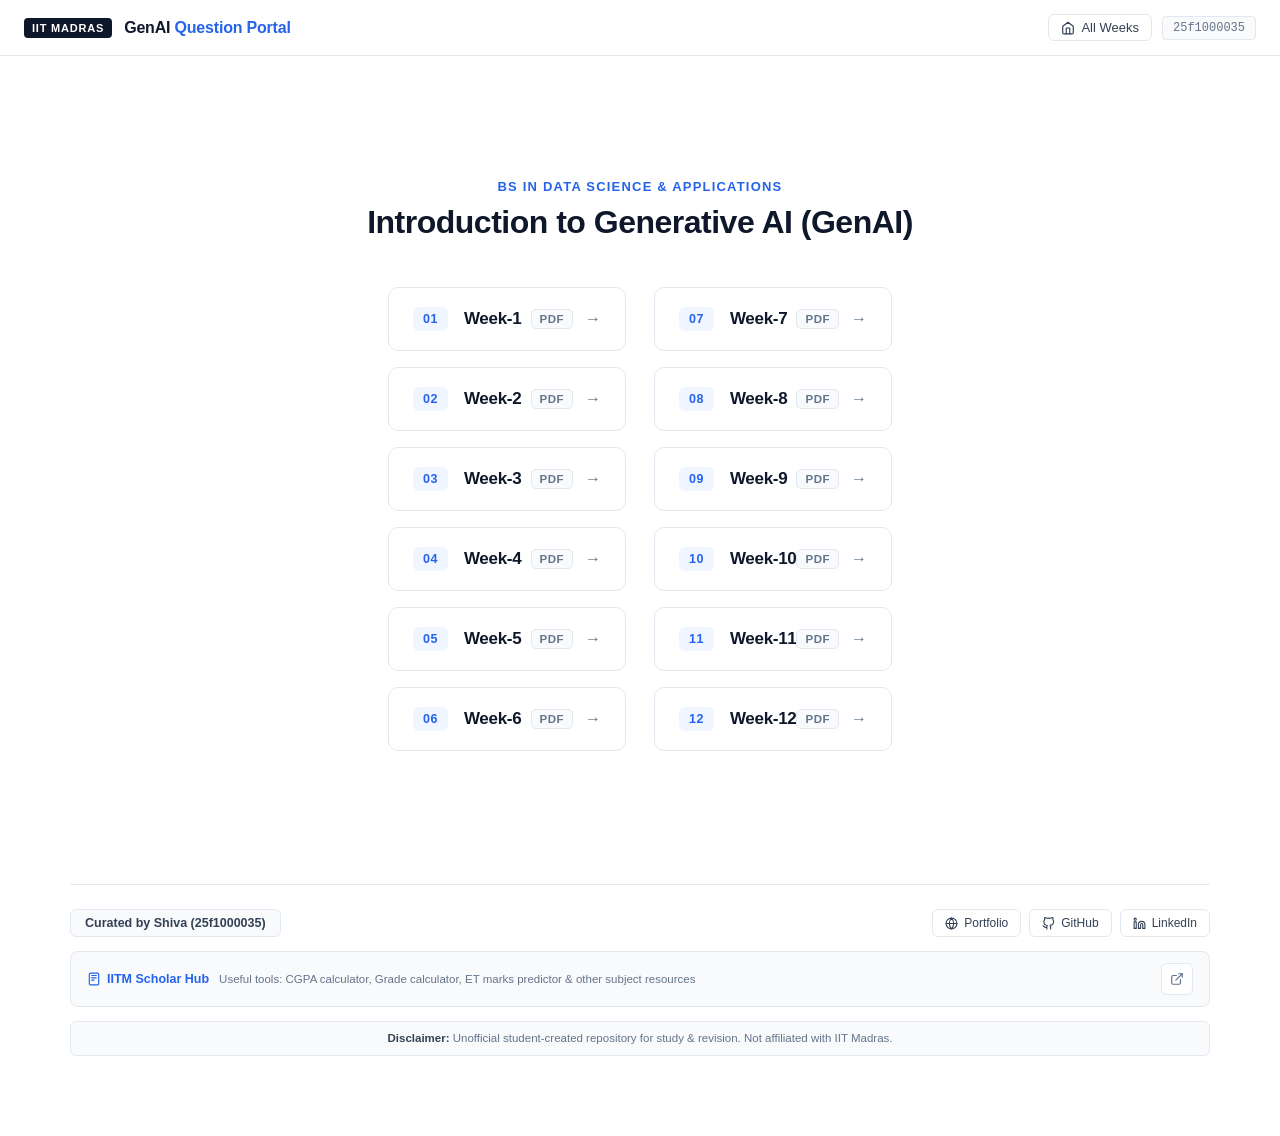
==== index.html @ 5603d332 "done" ====
<!DOCTYPE html>
<html lang="en">
<head>
  <!-- SEO:HEAD:START -->
  <meta charset="UTF-8">
  <meta name="viewport" content="width=device-width, initial-scale=1.0">
  <title>IITM GenAI Week Wise Questions &amp; PYQs | IIT Madras BS</title>
  <meta name="description" content="Practice IITM Introduction to Generative AI (GenAI) with week wise questions and PYQ PDFs for Weeks 1–12. Includes answer keys for IIT Madras BS Data Science revision.">
  <meta name="robots" content="index, follow, max-image-preview:large">
  <meta name="author" content="Shiva Yadav">
  <meta name="theme-color" content="#2563eb">
  <link rel="icon" href="assets/favicon.svg" type="image/svg+xml">
  <meta property="og:type" content="website">
  <meta property="og:locale" content="en_IN">
  <meta property="og:site_name" content="IITM GenAI Question Portal">
  <meta property="og:title" content="IITM GenAI Week Wise Questions &amp; PYQs | IIT Madras BS">
  <meta property="og:description" content="Practice IITM Introduction to Generative AI (GenAI) with week wise questions and PYQ PDFs for Weeks 1–12. Includes answer keys for IIT Madras BS Data Science revision.">
  <meta property="og:image" content="assets/genai-social.svg">
  <meta property="og:image:width" content="1200">
  <meta property="og:image:height" content="630">
  <meta property="og:image:alt" content="IITM GenAI Week Wise Questions — Introduction to Generative AI, Weeks 1–12">
  <meta name="twitter:card" content="summary_large_image">
  <meta name="twitter:title" content="IITM GenAI Week Wise Questions &amp; PYQs | IIT Madras BS">
  <meta name="twitter:description" content="Practice IITM Introduction to Generative AI (GenAI) with week wise questions and PYQ PDFs for Weeks 1–12. Includes answer keys for IIT Madras BS Data Science revision.">
  <meta name="twitter:image" content="assets/genai-social.svg">
  <meta name="twitter:image:alt" content="IITM GenAI Week Wise Questions — Introduction to Generative AI, Weeks 1–12">
  <link rel="stylesheet" href="styles.css">
  <script type="application/ld+json">
{
  "@context": "https://schema.org",
  "@graph": [
    {
      "@type": "WebSite",
      "@id": "#website",
      "url": "",
      "name": "IITM GenAI Week Wise Questions",
      "alternateName": "Introduction to Generative AI Question Portal",
      "inLanguage": "en"
    },
    {
      "@type": "CollectionPage",
      "@id": "#collection",
      "url": "",
      "name": "IITM GenAI Week Wise Questions & PYQs | IIT Madras BS",
      "description": "Practice IITM Introduction to Generative AI (GenAI) with week wise questions and PYQ PDFs for Weeks 1–12. Includes answer keys for IIT Madras BS Data Science revision.",
      "isPartOf": {
        "@id": "#website"
      },
      "mainEntity": {
        "@type": "ItemList",
        "numberOfItems": 12,
        "itemListElement": [
          {
            "@type": "ListItem",
            "position": 1,
            "name": "IITM GenAI Week 1: Artificial Neural Networks (Theory)",
            "url": "week-1.html"
          },
          {
            "@type": "ListItem",
            "position": 2,
            "name": "IITM GenAI Week 2: Artificial Neural Networks (Practice)",
            "url": "week-2.html"
          },
          {
            "@type": "ListItem",
            "position": 3,
            "name": "IITM GenAI Week 3: Modeling Vision: CNN (Theory)",
            "url": "week-3.html"
          },
          {
            "@type": "ListItem",
            "position": 4,
            "name": "IITM GenAI Week 4: Modeling Vision: CNN (Practice)",
            "url": "week-4.html"
          },
          {
            "@type": "ListItem",
            "position": 5,
            "name": "IITM GenAI Week 5: Modeling Sequential Data (Theory)",
            "url": "week-5.html"
          },
          {
            "@type": "ListItem",
            "position": 6,
            "name": "IITM GenAI Week 6: Modeling Sequential Data (Practice)",
            "url": "week-6.html"
          },
          {
            "@type": "ListItem",
            "position": 7,
            "name": "IITM GenAI Week 7: Generative AI for Vision: VAEs and GANs",
            "url": "week-7.html"
          },
          {
            "@type": "ListItem",
            "position": 8,
            "name": "IITM GenAI Week 8: Generative AI for Vision: Diffusion Models",
            "url": "week-8.html"
          },
          {
            "@type": "ListItem",
            "position": 9,
            "name": "IITM GenAI Week 9: Generative AI for Vision (Practice)",
            "url": "week-9.html"
          },
          {
            "@type": "ListItem",
            "position": 10,
            "name": "IITM GenAI Week 10: Large Language Models: Transformer Architecture",
            "url": "week-10.html"
          },
          {
            "@type": "ListItem",
            "position": 11,
            "name": "IITM GenAI Week 11: Large Language Models: Encoder, Decoder and Encoder-Decoder Models",
            "url": "week-11.html"
          },
          {
            "@type": "ListItem",
            "position": 12,
            "name": "IITM GenAI Week 12: Large Language Models (Practice)",
            "url": "week-12.html"
          }
        ]
      }
    }
  ]
}
</script>
        <!-- SEO:HEAD:END -->
</head>
<body>
  <a class="skip-link" href="#centerGallery">Skip to week questions</a>

  <!-- Top Navigation Bar -->
  <header class="top-header">
    <div class="brand-section">
      <span class="brand-badge">IIT Madras</span>
      <div class="brand-title">GenAI <span>Question Portal</span></div>
    </div>

    <div class="header-actions">
      <button id="btnHeaderHome" class="btn-minimal" title="Return to Center Overview">
        <svg width="14" height="14" viewBox="0 0 24 24" fill="none" stroke="currentColor" stroke-width="2" stroke-linecap="round" stroke-linejoin="round">
          <path d="m3 9 9-7 9 7v11a2 2 0 0 1-2 2H5a2 2 0 0 1-2-2z"/>
          <polyline points="9 22 9 12 15 12 15 22"/>
        </svg>
        All Weeks
      </button>
      <span class="student-tag">25f1000035</span>
    </div>
  </header>

  <!-- Main Viewport -->
  <main id="appViewport" class="app-viewport">

    <!-- Mode 1: Central Gallery (open rhga to, mid mein rhega wo slide) -->
    <section id="centerGallery" class="center-gallery-view">
      <div class="gallery-container">
        <!-- Hero wrapper that fills the viewport so footer requires scroll -->
        <div class="gallery-hero">
          <div class="gallery-header">
            <div class="gallery-eyebrow">BS in Data Science & Applications</div>
            <h1 class="gallery-title">Introduction to Generative AI (GenAI)</h1>
          </div>

          <!-- Dynamic Weeks Grid -->
          <div id="weeksGrid" class="weeks-grid">
            <!-- SEO:CARDS:START -->
            <a class="week-card" data-week-id="1" href="week-1.html" aria-label="IITM GenAI Week 1 questions: Artificial Neural Networks (Theory)">
              <span class="week-card-left"><span class="week-index">01</span><span class="week-label">Week-1</span></span>
              <span class="week-card-right"><span class="card-format-tag">PDF</span><span class="week-open-arrow" aria-hidden="true">→</span></span>
            </a>
            <a class="week-card" data-week-id="2" href="week-2.html" aria-label="IITM GenAI Week 2 questions: Artificial Neural Networks (Practice)">
              <span class="week-card-left"><span class="week-index">02</span><span class="week-label">Week-2</span></span>
              <span class="week-card-right"><span class="card-format-tag">PDF</span><span class="week-open-arrow" aria-hidden="true">→</span></span>
            </a>
            <a class="week-card" data-week-id="3" href="week-3.html" aria-label="IITM GenAI Week 3 questions: Modeling Vision: CNN (Theory)">
              <span class="week-card-left"><span class="week-index">03</span><span class="week-label">Week-3</span></span>
              <span class="week-card-right"><span class="card-format-tag">PDF</span><span class="week-open-arrow" aria-hidden="true">→</span></span>
            </a>
            <a class="week-card" data-week-id="4" href="week-4.html" aria-label="IITM GenAI Week 4 questions: Modeling Vision: CNN (Practice)">
              <span class="week-card-left"><span class="week-index">04</span><span class="week-label">Week-4</span></span>
              <span class="week-card-right"><span class="card-format-tag">PDF</span><span class="week-open-arrow" aria-hidden="true">→</span></span>
            </a>
            <a class="week-card" data-week-id="5" href="week-5.html" aria-label="IITM GenAI Week 5 questions: Modeling Sequential Data (Theory)">
              <span class="week-card-left"><span class="week-index">05</span><span class="week-label">Week-5</span></span>
              <span class="week-card-right"><span class="card-format-tag">PDF</span><span class="week-open-arrow" aria-hidden="true">→</span></span>
            </a>
            <a class="week-card" data-week-id="6" href="week-6.html" aria-label="IITM GenAI Week 6 questions: Modeling Sequential Data (Practice)">
              <span class="week-card-left"><span class="week-index">06</span><span class="week-label">Week-6</span></span>
              <span class="week-card-right"><span class="card-format-tag">PDF</span><span class="week-open-arrow" aria-hidden="true">→</span></span>
            </a>
            <a class="week-card" data-week-id="7" href="week-7.html" aria-label="IITM GenAI Week 7 questions: Generative AI for Vision: VAEs and GANs">
              <span class="week-card-left"><span class="week-index">07</span><span class="week-label">Week-7</span></span>
              <span class="week-card-right"><span class="card-format-tag">PDF</span><span class="week-open-arrow" aria-hidden="true">→</span></span>
            </a>
            <a class="week-card" data-week-id="8" href="week-8.html" aria-label="IITM GenAI Week 8 questions: Generative AI for Vision: Diffusion Models">
              <span class="week-card-left"><span class="week-index">08</span><span class="week-label">Week-8</span></span>
              <span class="week-card-right"><span class="card-format-tag">PDF</span><span class="week-open-arrow" aria-hidden="true">→</span></span>
            </a>
            <a class="week-card" data-week-id="9" href="week-9.html" aria-label="IITM GenAI Week 9 questions: Generative AI for Vision (Practice)">
              <span class="week-card-left"><span class="week-index">09</span><span class="week-label">Week-9</span></span>
              <span class="week-card-right"><span class="card-format-tag">PDF</span><span class="week-open-arrow" aria-hidden="true">→</span></span>
            </a>
            <a class="week-card" data-week-id="10" href="week-10.html" aria-label="IITM GenAI Week 10 questions: Large Language Models: Transformer Architecture">
              <span class="week-card-left"><span class="week-index">10</span><span class="week-label">Week-10</span></span>
              <span class="week-card-right"><span class="card-format-tag">PDF</span><span class="week-open-arrow" aria-hidden="true">→</span></span>
            </a>
            <a class="week-card" data-week-id="11" href="week-11.html" aria-label="IITM GenAI Week 11 questions: Large Language Models: Encoder, Decoder and Encoder-Decoder Models">
              <span class="week-card-left"><span class="week-index">11</span><span class="week-label">Week-11</span></span>
              <span class="week-card-right"><span class="card-format-tag">PDF</span><span class="week-open-arrow" aria-hidden="true">→</span></span>
            </a>
            <a class="week-card" data-week-id="12" href="week-12.html" aria-label="IITM GenAI Week 12 questions: Large Language Models (Practice)">
              <span class="week-card-left"><span class="week-index">12</span><span class="week-label">Week-12</span></span>
              <span class="week-card-right"><span class="card-format-tag">PDF</span><span class="week-open-arrow" aria-hidden="true">→</span></span>
            </a>
        <!-- SEO:CARDS:END -->
          </div>
        </div>

        <!-- Footer with Disclaimer & Profile Links -->
        <footer class="gallery-footer">
          <div class="footer-profile-row">
            <span class="footer-author-badge">Curated by Shiva (25f1000035)</span>
            <div class="footer-social-links">
              <a href="https://shiva-yadav-ds.vercel.app/" target="_blank" rel="noopener noreferrer" class="footer-social-btn">
                <svg width="13" height="13" viewBox="0 0 24 24" fill="none" stroke="currentColor" stroke-width="2" stroke-linecap="round" stroke-linejoin="round"><circle cx="12" cy="12" r="10"/><path d="M12 2a14.5 14.5 0 0 0 0 20 14.5 14.5 0 0 0 0-20"/><path d="M2 12h20"/></svg>
                Portfolio
              </a>
              <a href="https://github.com/shiva-yadav-ds" target="_blank" rel="noopener noreferrer" class="footer-social-btn">
                <svg width="13" height="13" viewBox="0 0 24 24" fill="none" stroke="currentColor" stroke-width="2" stroke-linecap="round" stroke-linejoin="round"><path d="M9 19c-5 1.5-5-2.5-7-3m14 6v-3.87a3.37 3.37 0 0 0-.94-2.61c3.14-.35 6.44-1.54 6.44-7A5.44 5.44 0 0 0 20 4.77 5.07 5.07 0 0 0 19.91 1S18.73.65 16 2.48a13.38 13.38 0 0 0-7 0C6.27.65 5.09 1 5.09 1A5.07 5.07 0 0 0 5 4.77a5.44 5.44 0 0 0-1.5 3.78c0 5.42 3.3 6.61 6.44 7A3.37 3.37 0 0 0 9 18.13V22"/></svg>
                GitHub
              </a>
              <a href="https://www.linkedin.com/in/shiva-yadav-4043912b9/" target="_blank" rel="noopener noreferrer" class="footer-social-btn">
                <svg width="13" height="13" viewBox="0 0 24 24" fill="none" stroke="currentColor" stroke-width="2" stroke-linecap="round" stroke-linejoin="round"><path d="M16 8a6 6 0 0 1 6 6v7h-4v-7a2 2 0 0 0-2-2 2 2 0 0 0-2 2v7h-4v-7a6 6 0 0 1 6-6z"/><rect width="4" height="12" x="2" y="9"/><circle cx="4" cy="4" r="2"/></svg>
                LinkedIn
              </a>
            </div>
          </div>

          <!-- Scholar Hub bar with description and square link button -->
          <!-- Whole Scholar Hub bar as clickable link with unified hover -->
          <a href="https://iitm-scholar-hub.vercel.app/" target="_blank" rel="noopener noreferrer" class="footer-scholar-bar" title="Open IITM Scholar Hub">
            <div class="footer-scholar-left">
              <span class="footer-scholar-brand">
                <svg width="14" height="14" viewBox="0 0 24 24" fill="none" stroke="currentColor" stroke-width="2" stroke-linecap="round" stroke-linejoin="round"><rect x="4" y="2" width="16" height="20" rx="2"/><line x1="8" y1="6" x2="16" y2="6"/><line x1="8" y1="10" x2="16" y2="10"/><line x1="8" y1="14" x2="12" y2="14"/></svg>
                IITM Scholar Hub
              </span>
              <span class="footer-scholar-desc">Useful tools: CGPA calculator, Grade calculator, ET marks predictor &amp; other subject resources</span>
            </div>
            <span class="footer-scholar-square-btn">
              <svg width="14" height="14" viewBox="0 0 24 24" fill="none" stroke="currentColor" stroke-width="2" stroke-linecap="round" stroke-linejoin="round">
                <path d="M18 13v6a2 2 0 0 1-2 2H5a2 2 0 0 1-2-2V8a2 2 0 0 1 2-2h6"/>
                <polyline points="15 3 21 3 21 9"/>
                <line x1="10" x2="21" y1="14" y2="3"/>
              </svg>
            </span>
          </a>

          <p class="footer-disclaimer-text">
            <strong>Disclaimer:</strong> Unofficial student-created repository for study &amp; revision. Not affiliated with IIT Madras.
          </p>
        </footer>
      </div>
    </section>

    <!-- Mode 2: Split View (Slide to Left, PDF to Right) -->
    <section id="splitView" class="split-view">

      <!-- Left Drawer / Slide -->
      <aside id="leftDrawer" class="left-drawer">
        
        <!-- Collapsed Rail Elements (visible when collapsed to slim 5-space strip) -->
        <div id="collapsedRailItems" class="collapsed-rail-items">
          <!-- Populated by app.js?v=1a00ce668df5 -->
        </div>

        <!-- Full Drawer Header -->
        <div class="drawer-header">
          <div class="drawer-header-title">
            <svg width="16" height="16" viewBox="0 0 24 24" fill="none" stroke="currentColor" stroke-width="2" stroke-linecap="round" stroke-linejoin="round">
              <rect width="18" height="18" x="3" y="3" rx="2"/>
              <path d="M9 3v18"/>
            </svg>
            <span>Weeks</span>
          </div>
          <div class="drawer-header-actions">
            <button id="btnCollapseDrawer" class="btn-icon" title="Collapse weeks sidebar" aria-label="Collapse weeks sidebar">
              <svg width="17" height="17" viewBox="0 0 24 24" fill="none" stroke="currentColor" stroke-width="2" stroke-linecap="round" stroke-linejoin="round" aria-hidden="true">
                <rect width="18" height="18" x="3" y="3" rx="2"/>
                <path d="M9 3v18"/>
                <path d="m15 9-3 3 3 3"/>
              </svg>
            </button>
          </div>
        </div>

        <!-- Simple Clean Weeks List (no clutter, no question details) -->
        <div class="drawer-content">
          <div id="drawerWeeksList" class="drawer-weeks-list">
            <!-- Populated by app.js?v=1a00ce668df5: Week-1, Week-2, ..., Week-7 -->
          </div>
        </div>
      </aside>

      <!-- Right Stage: High-Fidelity PDF Viewer -->
      <section id="rightStage" class="right-stage">
        
        <!-- Slim Unified PDF Top Bar -->
        <div class="pdf-toolbar">
          <div class="pdf-info">
            <button id="btnPdfHome" class="btn-minimal" title="Return to All Weeks Overview">
              <svg width="14" height="14" viewBox="0 0 24 24" fill="none" stroke="currentColor" stroke-width="2" stroke-linecap="round" stroke-linejoin="round">
                <path d="m3 9 9-7 9 7v11a2 2 0 0 1-2 2H5a2 2 0 0 1-2-2z"/>
                <polyline points="9 22 9 12 15 12 15 22"/>
              </svg>
              <span>All Weeks</span>
            </button>
            <button id="btnToggleDrawer" class="btn-minimal btn-toggle-drawer" title="Toggle Weeks Sidebar">
              <svg width="15" height="15" viewBox="0 0 24 24" fill="none" stroke="currentColor" stroke-width="2" stroke-linecap="round" stroke-linejoin="round">
                <line x1="3" y1="12" x2="21" y2="12"/>
                <line x1="3" y1="6" x2="21" y2="6"/>
                <line x1="3" y1="18" x2="21" y2="18"/>
              </svg>
              <span>Weeks</span>
            </button>
            <span id="currentWeekTitle" class="pdf-current-title">Week-1</span>
          </div>

          <div class="pdf-controls">
            <button id="btnDownloadPdf" class="btn-minimal" title="Download PDF document">
              <svg width="14" height="14" viewBox="0 0 24 24" fill="none" stroke="currentColor" stroke-width="2" stroke-linecap="round" stroke-linejoin="round">
                <path d="M21 15v4a2 2 0 0 1-2 2H5a2 2 0 0 1-2-2v-4"/>
                <polyline points="7 10 12 15 17 10"/>
                <line x1="12" x2="12" y1="15" y2="3"/>
              </svg>
              <span>Download</span>
            </button>
            <button id="btnNewTabPdf" class="btn-minimal" title="Open PDF in new tab">
              <svg width="14" height="14" viewBox="0 0 24 24" fill="none" stroke="currentColor" stroke-width="2" stroke-linecap="round" stroke-linejoin="round">
                <path d="M18 13v6a2 2 0 0 1-2 2H5a2 2 0 0 1-2-2V8a2 2 0 0 1 2-2h6"/>
                <polyline points="15 3 21 3 21 9"/>
                <line x1="10" x2="21" y1="14" y2="3"/>
              </svg>
              <span>New Tab</span>
            </button>
            <button id="btnFullscreenPdf" class="btn-primary" title="Toggle Fullscreen">
              <svg width="14" height="14" viewBox="0 0 24 24" fill="none" stroke="currentColor" stroke-width="2" stroke-linecap="round" stroke-linejoin="round">
                <path d="M8 3H5a2 2 0 0 0-2 2v3"/>
                <path d="M21 8V5a2 2 0 0 0-2-2h-3"/>
                <path d="M3 16v3a2 2 0 0 0 2 2h3"/>
                <path d="M16 21h3a2 2 0 0 0 2-2v-3"/>
              </svg>
              <span>Fullscreen</span>
            </button>
            <span class="student-tag">25f1000035</span>
          </div>
        </div>

        <!-- PDF Embed Container -->
        <div id="pdfContainer" class="pdf-container">
          <iframe id="pdfFrame" class="pdf-frame" title="IITM GenAI week question PDF" type="application/pdf"></iframe>
        </div>
      </section>

    </section>

  </main>

  <script src="app.js?v=1a00ce668df5"></script>
</body>
</html>
---- styles.css ----
/* ==========================================================================
   IIT Madras BS Degree — GenAI Week-wise Question Portal
   Strict 2-3 Professional Academic Palette:
   - Surface: Pure White (#ffffff) & Subtle Off-White (#f8fafc)
   - Slate Navy / Text: #0f172a, #334155, #64748b
   - Academic Blue Accent: #2563eb, #1d4ed8
   - Borders: #e2e8f0
   ========================================================================== */

:root {
  --bg-main: #ffffff;
  --bg-subtle: #f8fafc;
  --bg-card: #ffffff;
  --border-color: #e2e8f0;
  --border-hover: #cbd5e1;
  
  --text-primary: #0f172a;
  --text-secondary: #334155;
  --text-muted: #64748b;
  
  --accent-blue: #2563eb;
  --accent-blue-hover: #1d4ed8;
  --accent-blue-light: #eff6ff;
  
  --sidebar-width: 220px;
  --rail-width: 48px;
  --header-height: 56px;
  --pdf-toolbar-height: 42px;
  --transition-speed: 0.22s;
  --transition-curve: cubic-bezier(0.4, 0, 0.2, 1);
}

* {
  box-sizing: border-box;
  margin: 0;
  padding: 0;
}

body {
  font-family: -apple-system, BlinkMacSystemFont, "Segoe UI", Roboto, Helvetica, Arial, sans-serif;
  background-color: var(--bg-main);
  color: var(--text-primary);
  min-height: 100vh;
  overflow-x: hidden;
  display: flex;
  flex-direction: column;
}

/* ==========================================================================
   Top Header (Shown in Central Overview; Hidden when PDF is Active)
   ========================================================================== */
.top-header {
  height: var(--header-height);
  background-color: #ffffff;
  border-bottom: 1px solid var(--border-color);
  display: flex;
  align-items: center;
  justify-content: space-between;
  padding: 0 24px;
  z-index: 50;
  flex-shrink: 0;
}

/* Reclaim vertical screen space: when PDF is open, hide main top header */
body.pdf-active .top-header {
  display: none !important;
}

.brand-section {
  display: flex;
  align-items: center;
  gap: 12px;
}

.brand-badge {
  background-color: var(--text-primary);
  color: #ffffff;
  font-size: 11px;
  font-weight: 700;
  letter-spacing: 0.8px;
  padding: 4px 8px;
  border-radius: 4px;
  text-transform: uppercase;
}

.brand-title {
  font-size: 16px;
  font-weight: 600;
  color: var(--text-primary);
  letter-spacing: -0.2px;
}

.brand-title span {
  color: var(--accent-blue);
}

.header-actions {
  display: flex;
  align-items: center;
  gap: 10px;
}

.btn-minimal {
  background-color: transparent;
  color: var(--text-secondary);
  border: 1px solid var(--border-color);
  padding: 5px 12px;
  font-size: 13px;
  font-weight: 500;
  border-radius: 6px;
  cursor: pointer;
  display: inline-flex;
  align-items: center;
  gap: 6px;
  transition: all 0.15s ease;
}

.btn-minimal:hover {
  background-color: var(--bg-subtle);
  border-color: var(--border-hover);
  color: var(--text-primary);
}

.btn-primary {
  background-color: var(--accent-blue);
  color: #ffffff;
  border: 1px solid var(--accent-blue);
  padding: 5px 12px;
  font-size: 13px;
  font-weight: 500;
  border-radius: 6px;
  cursor: pointer;
  display: inline-flex;
  align-items: center;
  gap: 6px;
  transition: all 0.15s ease;
}

.btn-primary:hover {
  background-color: var(--accent-blue-hover);
}

.student-tag {
  font-size: 12px;
  color: var(--text-muted);
  font-family: ui-monospace, SFMono-Regular, Menlo, Monaco, Consolas, monospace;
  background-color: var(--bg-subtle);
  padding: 4px 10px;
  border-radius: 4px;
  border: 1px solid var(--border-color);
}

/* ==========================================================================
   Main Application Viewport
   ========================================================================== */
.app-viewport {
  flex: 1;
  position: relative;
  overflow: visible;
  display: flex;
  background-color: #ffffff;
}

/* ==========================================================================
   Mode 1: Central Gallery View
   ========================================================================== */
.center-gallery-view {
  width: 100%;
  min-height: calc(100vh - var(--header-height));
  overflow: visible;
  padding: 32px 24px 80px;
  display: flex;
  flex-direction: column;
  align-items: center;
  transition: opacity var(--transition-speed) var(--transition-curve);
}

.gallery-container {
  width: 100%;
  max-width: 1140px;
}

.gallery-header {
  text-align: center;
  margin-bottom: 38px;
}

.gallery-eyebrow {
  font-size: 13px;
  font-weight: 700;
  color: var(--accent-blue);
  letter-spacing: 1.2px;
  text-transform: uppercase;
  margin-bottom: 10px;
}

.gallery-title {
  font-size: 32px;
  font-weight: 700;
  color: var(--text-primary);
  margin-bottom: 8px;
  letter-spacing: -0.5px;
}

.gallery-subtitle {
  font-size: 14.5px;
  color: var(--text-muted);
  max-width: 620px;
  margin: 0 auto;
  line-height: 1.5;
}

/* 6 Left, 6 Right List Layout on Desktop - Expanded Width & Height */
.weeks-grid {
  display: grid;
  grid-template-columns: repeat(2, 1fr);
  grid-template-rows: repeat(6, auto);
  grid-auto-flow: column;
  gap: 16px 28px;
  max-width: 1060px;
  margin: 0 auto;
}

.week-card {
  background-color: #ffffff;
  border: 1px solid var(--border-color);
  border-radius: 10px;
  padding: 18px 24px;
  cursor: pointer;
  display: flex;
  flex-direction: row;
  justify-content: space-between;
  align-items: center;
  transition: all 0.18s ease;
  min-height: 64px;
}

.week-card:hover {
  border-color: var(--accent-blue);
  background-color: #f8faff;
  box-shadow: 0 4px 16px rgba(37, 99, 235, 0.09);
  transform: translateY(-1px);
}

.week-card-left {
  display: flex;
  align-items: center;
  gap: 16px;
}

.week-index {
  font-size: 12.5px;
  font-weight: 700;
  color: var(--accent-blue);
  background-color: var(--accent-blue-light);
  padding: 5px 10px;
  border-radius: 6px;
  letter-spacing: 0.5px;
  min-width: 32px;
  text-align: center;
}

.week-label {
  font-size: 17px;
  font-weight: 600;
  color: var(--text-primary);
  letter-spacing: -0.3px;
  transition: color 0.15s ease;
}

.week-card:hover .week-label {
  color: var(--accent-blue);
}

.week-card-right {
  display: flex;
  align-items: center;
  gap: 12px;
}

.card-format-tag {
  font-size: 11.5px;
  font-weight: 600;
  color: var(--text-muted);
  background-color: var(--bg-subtle);
  border: 1px solid var(--border-color);
  padding: 3px 8px;
  border-radius: 5px;
  letter-spacing: 0.5px;
}

.week-open-arrow {
  color: var(--text-muted);
  display: inline-flex;
  align-items: center;
  transition: all 0.18s ease;
}

.week-open-arrow svg {
  width: 17px;
  height: 17px;
}

.week-card:hover .week-open-arrow {
  color: var(--accent-blue);
  transform: translateX(3px);
}

/* Footer & Disclaimer */
.gallery-footer {
  border-top: 1px solid var(--border-color);
  padding-top: 24px;
  margin-top: 32px;
  display: flex;
  flex-direction: column;
  gap: 14px;
}

.footer-profile-row {
  display: flex;
  justify-content: space-between;
  align-items: center;
  flex-wrap: wrap;
  gap: 12px;
}

.footer-author-badge {
  font-size: 12.5px;
  font-weight: 600;
  color: var(--text-secondary);
  background-color: var(--bg-subtle);
  border: 1px solid var(--border-color);
  padding: 6px 14px;
  border-radius: 6px;
}

.footer-social-links {
  display: flex;
  align-items: center;
  gap: 8px;
  flex-wrap: wrap;
}

.footer-social-btn {
  display: inline-flex;
  align-items: center;
  gap: 6px;
  font-size: 12px;
  font-weight: 500;
  color: var(--text-secondary);
  text-decoration: none;
  background-color: #ffffff;
  border: 1px solid var(--border-color);
  padding: 6px 12px;
  border-radius: 6px;
  transition: all 0.15s ease;
}

.footer-social-btn:hover {
  border-color: var(--accent-blue);
  color: var(--accent-blue);
  background-color: var(--accent-blue-light);
}

.footer-disclaimer-text {
  font-size: 11.5px;
  color: var(--text-muted);
  line-height: 1.5;
  background-color: var(--bg-subtle);
  border: 1px solid var(--border-color);
  padding: 8px 14px;
  border-radius: 6px;
  text-align: center;
}

.footer-disclaimer-text strong {
  color: var(--text-secondary);
}

/* ==========================================================================
   Gallery Hero (Full viewport so footer is reached via scroll)
   ========================================================================== */
.gallery-hero {
  min-height: calc(100vh - var(--header-height) - 80px);
  display: flex;
  flex-direction: column;
  justify-content: center;
  padding: 10px 0 20px;
}

/* ==========================================================================
   Footer Scholar Hub Bar (Theme Blue / Slate Palette, No Green)
   ========================================================================== */
.footer-scholar-bar {
  display: flex;
  align-items: center;
  justify-content: space-between;
  flex-wrap: wrap;
  gap: 12px;
  background-color: var(--bg-subtle);
  border: 1px solid var(--border-color);
  border-radius: 8px;
  padding: 11px 16px;
  text-decoration: none;
  cursor: pointer;
  transition: all 0.18s ease;
}

.footer-scholar-bar:hover {
  border-color: var(--accent-blue);
  background-color: #f8faff;
  box-shadow: 0 4px 14px rgba(37, 99, 235, 0.08);
  transform: translateY(-1px);
}

.footer-scholar-left {
  display: flex;
  align-items: center;
  gap: 10px;
  flex-wrap: wrap;
}

.footer-scholar-brand {
  display: inline-flex;
  align-items: center;
  gap: 6px;
  font-size: 12.5px;
  font-weight: 600;
  color: var(--accent-blue);
  transition: color 0.15s ease;
}

.footer-scholar-bar:hover .footer-scholar-brand {
  color: var(--accent-blue-hover);
}

.footer-scholar-desc {
  font-size: 11.5px;
  color: var(--text-muted);
  transition: color 0.15s ease;
}

.footer-scholar-bar:hover .footer-scholar-desc {
  color: var(--text-secondary);
}

.footer-scholar-square-btn {
  display: inline-flex;
  align-items: center;
  justify-content: center;
  width: 32px;
  height: 32px;
  background-color: #ffffff;
  border: 1px solid var(--border-color);
  border-radius: 6px;
  color: var(--text-muted);
  transition: all 0.18s ease;
  flex-shrink: 0;
}

.footer-scholar-bar:hover .footer-scholar-square-btn {
  border-color: var(--accent-blue);
  color: var(--accent-blue);
  background-color: var(--accent-blue-light);
  transform: translate(1px, -1px);
}

/* ==========================================================================
   Mode 2: Split View Mode (Slide to Left, PDF to Right)
   ========================================================================== */
.split-view {
  width: 100%;
  height: 100vh;
  display: none;
  position: fixed;
  top: 0;
  left: 0;
  z-index: 100;
}

.app-viewport.state-split .center-gallery-view {
  display: none;
}

.app-viewport.state-split .split-view {
  display: flex;
}

/* ==========================================================================
   Left Drawer / Sidebar
   ========================================================================== */
.left-drawer {
  width: var(--sidebar-width);
  height: 100%;
  background-color: #ffffff;
  border-right: 1px solid var(--border-color);
  display: flex;
  flex-direction: column;
  position: relative;
  z-index: 20;
  transition: width var(--transition-speed) var(--transition-curve);
  flex-shrink: 0;
}

.drawer-header {
  padding: 0 12px;
  height: var(--pdf-toolbar-height);
  border-bottom: 1px solid var(--border-color);
  display: flex;
  justify-content: space-between;
  align-items: center;
  background-color: var(--bg-subtle);
  flex-shrink: 0;
}

.drawer-header-title {
  font-size: 13px;
  font-weight: 700;
  color: var(--text-primary);
  display: flex;
  align-items: center;
  gap: 6px;
}

.drawer-header-actions {
  display: flex;
  align-items: center;
  gap: 6px;
}

.btn-icon {
  background: #ffffff;
  border: 1px solid var(--border-color);
  color: var(--text-secondary);
  width: 28px;
  height: 28px;
  border-radius: 4px;
  cursor: pointer;
  display: inline-flex;
  align-items: center;
  justify-content: center;
  transition: all 0.15s ease;
}

.btn-icon:hover {
  background-color: #ffffff;
  border-color: var(--border-hover);
  color: var(--text-primary);
}

.drawer-content {
  flex: 1;
  overflow-y: auto;
  padding: 10px;
}

.drawer-weeks-list {
  display: flex;
  flex-direction: column;
  gap: 6px;
}

.week-nav-btn {
  width: 100%;
  text-align: left;
  background-color: #ffffff;
  border: 1px solid var(--border-color);
  border-radius: 6px;
  padding: 9px 12px;
  font-size: 13px;
  font-weight: 600;
  color: var(--text-secondary);
  cursor: pointer;
  display: flex;
  align-items: center;
  justify-content: space-between;
  transition: all 0.15s ease;
}

.week-nav-btn:hover {
  border-color: var(--accent-blue);
  color: var(--accent-blue);
  background-color: var(--accent-blue-light);
}

.week-nav-btn.active {
  background-color: var(--accent-blue);
  color: #ffffff;
  border-color: var(--accent-blue);
}

.week-nav-btn.active .week-nav-arrow {
  color: #ffffff;
}

.week-nav-arrow {
  font-size: 12px;
  color: var(--text-muted);
}

/* ==========================================================================
   Collapsed State (Slim 5-space rail)
   ========================================================================== */
.left-drawer.collapsed {
  width: var(--rail-width);
}

.left-drawer.collapsed .drawer-header,
.left-drawer.collapsed .drawer-content {
  display: none !important;
}

.collapsed-rail-items {
  display: none;
  flex-direction: column;
  align-items: center;
  gap: 6px;
  padding-top: 8px;
  height: 100%;
}

.left-drawer.collapsed .collapsed-rail-items {
  display: flex;
}

.rail-btn {
  width: 34px;
  height: 34px;
  border-radius: 6px;
  border: 1px solid var(--border-color);
  background-color: var(--bg-subtle);
  color: var(--text-secondary);
  font-size: 11.5px;
  font-weight: 700;
  display: flex;
  align-items: center;
  justify-content: center;
  cursor: pointer;
  transition: all 0.15s ease;
}

.rail-btn:hover {
  background-color: #ffffff;
  border-color: var(--accent-blue);
  color: var(--accent-blue);
}

.rail-btn.active {
  background-color: var(--accent-blue);
  color: #ffffff;
  border-color: var(--accent-blue);
}

.rail-divider {
  width: 22px;
  height: 1px;
  background-color: var(--border-color);
  margin: 3px 0;
}

/* ==========================================================================
   Right PDF Viewer Stage (Slim 42px Toolbar, PDF Flush to Top)
   ========================================================================== */
.right-stage {
  flex: 1;
  height: 100%;
  display: flex;
  flex-direction: column;
  background-color: #f1f5f9;
  position: relative;
  overflow: hidden;
}

.pdf-toolbar {
  height: var(--pdf-toolbar-height);
  background-color: #ffffff;
  border-bottom: 1px solid var(--border-color);
  display: flex;
  align-items: center;
  justify-content: space-between;
  padding: 0 14px;
  z-index: 10;
  flex-shrink: 0;
}

.pdf-info {
  display: flex;
  align-items: center;
  gap: 10px;
}

.pdf-current-title {
  font-size: 14px;
  font-weight: 700;
  color: var(--text-primary);
  margin-left: 2px;
}

.pdf-controls {
  display: flex;
  align-items: center;
  gap: 6px;
}

.pdf-toolbar .btn-minimal,
.pdf-toolbar .btn-primary {
  padding: 4px 9px;
  font-size: 12px;
  height: 28px;
}

.pdf-toolbar .student-tag {
  padding: 3px 8px;
  font-size: 11px;
  height: 28px;
  display: inline-flex;
  align-items: center;
}

.pdf-container {
  flex: 1;
  width: 100%;
  height: calc(100% - var(--pdf-toolbar-height));
  position: relative;
  background-color: #525659;
}

.pdf-frame {
  width: 100%;
  height: 100%;
  border: none;
  display: block;
}

/* ==========================================================================
   Responsive Adaptations (Multi-Device)
   ========================================================================== */
@media (max-width: 1024px) {
  .weeks-grid {
    max-width: 800px;
    gap: 10px 18px;
  }
}

@media (max-width: 768px) {
  :root {
    --sidebar-width: 180px;
    --rail-width: 42px;
    --header-height: 50px;
    --pdf-toolbar-height: 40px;
  }

  .top-header {
    padding: 0 14px;
  }

  .brand-title {
    font-size: 14px;
  }

  .student-tag,
  .pdf-toolbar .student-tag {
    display: none !important;
  }

  .weeks-grid {
    grid-template-columns: 1fr;
    grid-template-rows: none;
    grid-auto-flow: row;
    gap: 10px;
    max-width: 100%;
  }

  .week-card {
    padding: 12px 16px;
  }

  .pdf-toolbar {
    padding: 0 8px;
  }

  .pdf-controls .btn-minimal span,
  .pdf-controls .btn-primary span {
    display: none;
  }

  .pdf-controls .btn-minimal,
  .pdf-controls .btn-primary {
    padding: 4px 6px;
  }

  /* Drawer on mobile: floats over content when opened, hidden when collapsed */
  .left-drawer:not(.collapsed) {
    position: absolute;
    top: 0;
    left: 0;
    bottom: 0;
    width: 200px;
    z-index: 40;
    box-shadow: 2px 0 16px rgba(0,0,0,0.15);
  }

  .left-drawer.collapsed {
    position: relative;
    box-shadow: none;
  }
}

@media (max-width: 480px) {
  .center-gallery-view {
    padding: 20px 14px 40px;
  }

  .gallery-title {
    font-size: 20px;
  }

  .gallery-subtitle {
    font-size: 13px;
  }

  .weeks-grid {
    grid-template-columns: 1fr;
    grid-template-rows: none;
    grid-auto-flow: row;
    gap: 8px;
  }

  .week-card {
    padding: 11px 14px;
    min-height: auto;
  }

  .week-label {
    font-size: 14.5px;
  }

  .footer-social-links {
    display: grid;
    grid-template-columns: 1fr 1fr 1fr;
    width: 100%;
  }

  .footer-social-btn {
    padding: 6px 4px;
    font-size: 11px;
    justify-content: center;
  }

  .footer-scholar-bar {
    flex-direction: row;
    justify-content: space-between;
    align-items: center;
    gap: 10px;
    padding: 10px 12px;
  }

  .pdf-info .btn-minimal span {
    display: none;
  }
}

/* Searchable study guides share the portal's typography and color palette. */
a.week-card { color: inherit; text-decoration: none; }
a:focus-visible, button:focus-visible { outline: 3px solid var(--accent-blue); outline-offset: 4px; }
.study-section { max-width: 1060px; margin: 32px auto; line-height: 1.7; }
.study-section h2 { font-size: 22px; letter-spacing: -.3px; margin-bottom: 14px; }
.study-section h3 { font-size: 17px; margin-bottom: 8px; }
.study-section p { color: var(--text-secondary); margin-bottom: 14px; }
.study-section a, .breadcrumbs a, .week-pagination a { color: var(--accent-blue); text-underline-offset: 3px; }
.week-page { width: 100%; max-width: 1060px; margin: 0 auto; padding: 32px 24px 48px; }
.week-page .gallery-header { text-align: left; margin: 26px 0; }
.week-page .gallery-subtitle { max-width: 800px; margin: 0; }
.week-page .study-section { margin: 28px 0; }
.breadcrumbs { color: var(--text-muted); font-size: 14px; }
.resource-meta { margin-top: 16px; color: var(--text-secondary); font-size: 14px; }
.resource-actions { display: flex; flex-wrap: wrap; gap: 12px; margin: 20px 0; }
.resource-actions a, a.btn-minimal { text-decoration: none; }
.revision-list { padding-left: 24px; }
.revision-list li { padding: 5px 0; color: var(--text-secondary); }
.week-pagination { display: flex; justify-content: space-between; flex-wrap: wrap; gap: 16px; padding: 20px 0; border-top: 1px solid var(--border-color); }
.skip-link { position: absolute; left: 16px; top: -80px; padding: 12px; background: white; z-index: 100; }
.skip-link:focus { top: 8px; }
@media (max-width: 768px) {
  .week-page { padding: 24px 18px 36px; }
  .study-section h2 { font-size: 20px; }
  .week-page .gallery-title { font-size: 26px; }
}
.resource-actions a.btn-primary { color: #ffffff; }
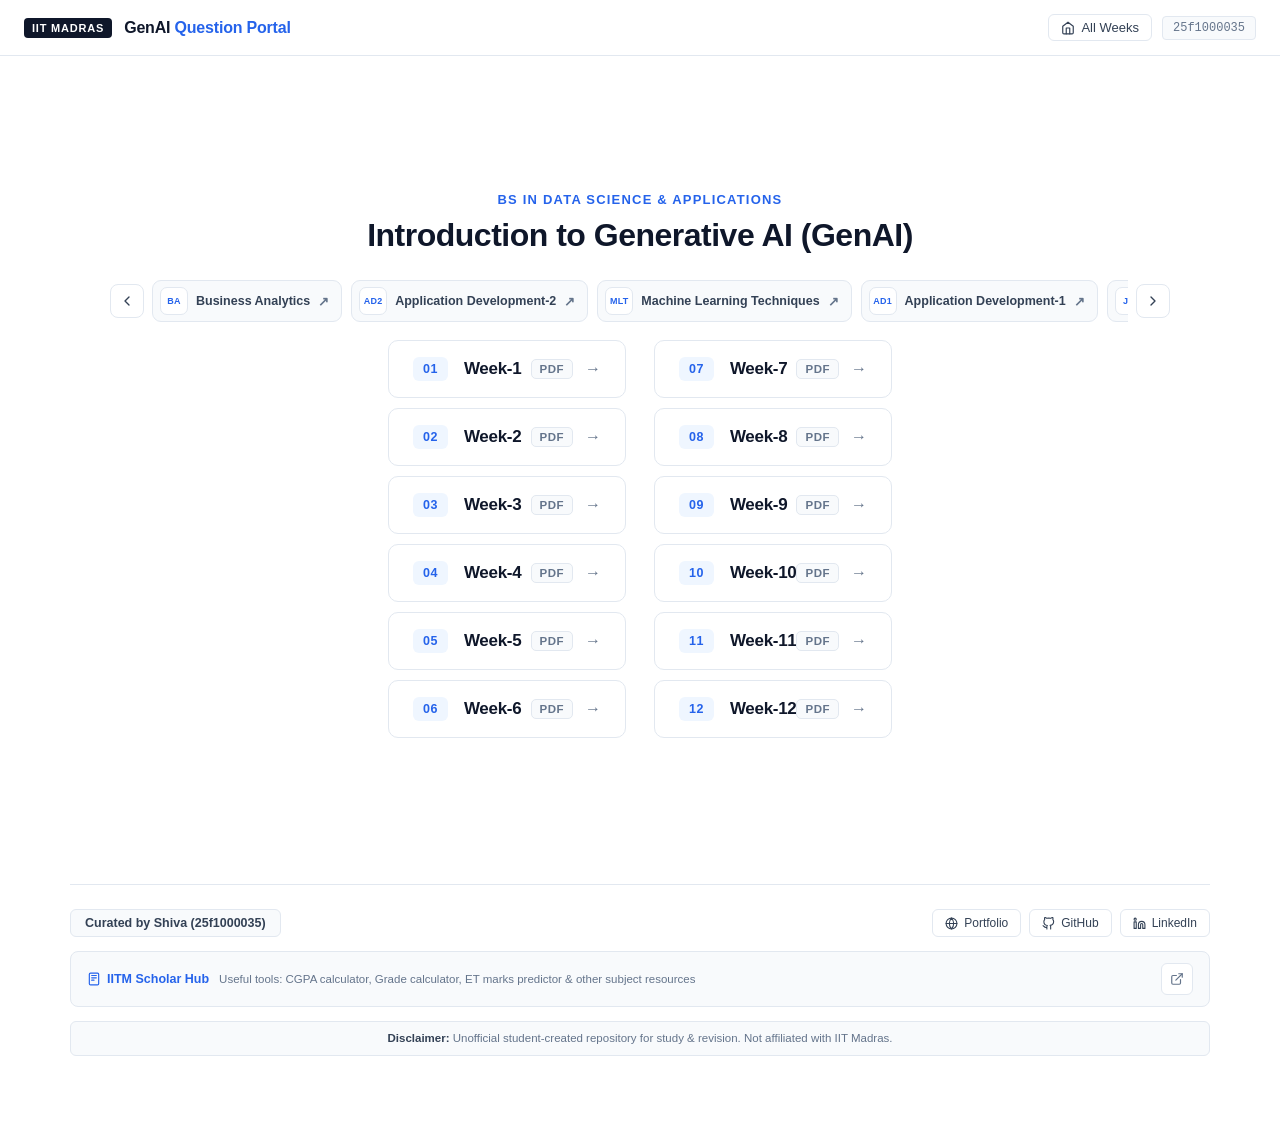
==== commit 245e483f: "done" ====
--- a/index.html
+++ b/index.html
@@ -24,7 +24,7 @@
   <meta name="twitter:description" content="Practice IITM Introduction to Generative AI (GenAI) with week wise questions and PYQ PDFs for Weeks 1–12. Includes answer keys for IIT Madras BS Data Science revision.">
   <meta name="twitter:image" content="assets/genai-social.svg">
   <meta name="twitter:image:alt" content="IITM GenAI Week Wise Questions — Introduction to Generative AI, Weeks 1–12">
-  <link rel="stylesheet" href="styles.css">
+  <link rel="stylesheet" href="styles.css?v=subjects-1">
   <script type="application/ld+json">
 {
   "@context": "https://schema.org",
@@ -165,6 +165,32 @@
             <h1 class="gallery-title">Introduction to Generative AI (GenAI)</h1>
           </div>
 
+          <nav class="subject-strip" aria-label="Other weekwise subject portals">
+            <button id="subjectScrollPrev" class="subject-scroll-btn" type="button" aria-label="Show previous subjects" title="Previous subjects">
+              <svg width="16" height="16" viewBox="0 0 24 24" fill="none" stroke="currentColor" stroke-width="2" stroke-linecap="round" stroke-linejoin="round" aria-hidden="true"><path d="m15 18-6-6 6-6"/></svg>
+            </button>
+            <div id="subjectLinks" class="subject-links" tabindex="0" aria-label="Other subjects; scroll horizontally">
+              <a class="subject-link" href="https://shiva-yadav-ds.github.io/WeekWise-BusinessAnalytics-Questions/" target="_blank" rel="noopener noreferrer">
+                <span class="subject-icon" aria-hidden="true">BA</span><span>Business Analytics</span><span class="subject-external" aria-hidden="true">↗</span>
+              </a>
+              <a class="subject-link" href="https://shiva-yadav-ds.github.io/MAD-2-WeekWise-Pyq/" target="_blank" rel="noopener noreferrer">
+                <span class="subject-icon" aria-hidden="true">AD2</span><span>Application Development-2</span><span class="subject-external" aria-hidden="true">↗</span>
+              </a>
+              <a class="subject-link" href="https://shiva-yadav-ds.github.io/MLT_weekwise_questions" target="_blank" rel="noopener noreferrer">
+                <span class="subject-icon" aria-hidden="true">MLT</span><span>Machine Learning Techniques</span><span class="subject-external" aria-hidden="true">↗</span>
+              </a>
+              <a class="subject-link" href="https://shiva-yadav-ds.github.io/Mad-1-WeekWise-Pyqs/" target="_blank" rel="noopener noreferrer">
+                <span class="subject-icon" aria-hidden="true">AD1</span><span>Application Development-1</span><span class="subject-external" aria-hidden="true">↗</span>
+              </a>
+              <a class="subject-link" href="https://shiva-yadav-ds.github.io/Java-WeekWise-Pyqs/" target="_blank" rel="noopener noreferrer">
+                <span class="subject-icon" aria-hidden="true">JV</span><span>Programming Concepts Using Java</span><span class="subject-external" aria-hidden="true">↗</span>
+              </a>
+            </div>
+            <button id="subjectScrollNext" class="subject-scroll-btn" type="button" aria-label="Show next subjects" title="Next subjects">
+              <svg width="16" height="16" viewBox="0 0 24 24" fill="none" stroke="currentColor" stroke-width="2" stroke-linecap="round" stroke-linejoin="round" aria-hidden="true"><path d="m9 18 6-6-6-6"/></svg>
+            </button>
+          </nav>
+
           <!-- Dynamic Weeks Grid -->
           <div id="weeksGrid" class="weeks-grid">
             <!-- SEO:CARDS:START -->
@@ -369,6 +395,6 @@
 
   </main>
 
-  <script src="app.js?v=1a00ce668df5"></script>
+  <script src="app.js?v=subjects-1"></script>
 </body>
 </html>
--- a/styles.css
+++ b/styles.css
@@ -182,7 +182,7 @@
 
 .gallery-header {
   text-align: center;
-  margin-bottom: 38px;
+  margin-bottom: 16px;
 }
 
 .gallery-eyebrow {
@@ -216,7 +216,7 @@
   grid-template-columns: repeat(2, 1fr);
   grid-template-rows: repeat(6, auto);
   grid-auto-flow: column;
-  gap: 16px 28px;
+  gap: 10px 28px;
   max-width: 1060px;
   margin: 0 auto;
 }
@@ -225,14 +225,104 @@
   background-color: #ffffff;
   border: 1px solid var(--border-color);
   border-radius: 10px;
-  padding: 18px 24px;
+  padding: 14px 24px;
   cursor: pointer;
   display: flex;
   flex-direction: row;
   justify-content: space-between;
   align-items: center;
   transition: all 0.18s ease;
-  min-height: 64px;
+  min-height: 58px;
+}
+
+/* Compact cross-subject carousel inside the hero. */
+.subject-strip {
+  width: min(1060px, 100%);
+  margin: 0 auto 16px;
+  display: grid;
+  grid-template-columns: 34px minmax(0, 1fr) 34px;
+  align-items: center;
+  gap: 8px;
+}
+
+.subject-links {
+  display: flex;
+  gap: 9px;
+  overflow-x: auto;
+  scroll-behavior: smooth;
+  scroll-snap-type: x proximity;
+  scrollbar-width: none;
+  overscroll-behavior-inline: contain;
+  padding: 2px;
+}
+
+.subject-links::-webkit-scrollbar {
+  display: none;
+}
+
+.subject-link {
+  flex: 0 0 auto;
+  min-width: max-content;
+  height: 42px;
+  padding: 0 12px 0 7px;
+  display: inline-flex;
+  align-items: center;
+  gap: 8px;
+  border: 1px solid var(--border-color);
+  border-radius: 9px;
+  color: var(--text-secondary);
+  background: var(--bg-subtle);
+  font-size: 12.5px;
+  font-weight: 600;
+  text-decoration: none;
+  scroll-snap-align: start;
+  transition: border-color .16s ease, color .16s ease, background-color .16s ease;
+}
+
+.subject-link:hover {
+  border-color: var(--accent-blue);
+  color: var(--accent-blue-hover);
+  background: var(--accent-blue-light);
+}
+
+.subject-icon {
+  width: 28px;
+  height: 28px;
+  display: inline-flex;
+  align-items: center;
+  justify-content: center;
+  border-radius: 7px;
+  background: #ffffff;
+  border: 1px solid var(--border-color);
+  color: var(--accent-blue);
+  font-size: 9px;
+  font-weight: 800;
+  letter-spacing: .2px;
+}
+
+.subject-external {
+  color: var(--text-muted);
+  font-size: 13px;
+}
+
+.subject-scroll-btn {
+  width: 34px;
+  height: 34px;
+  display: inline-flex;
+  align-items: center;
+  justify-content: center;
+  border: 1px solid var(--border-color);
+  border-radius: 8px;
+  background: #ffffff;
+  color: var(--text-secondary);
+  cursor: pointer;
+  transition: border-color .16s ease, color .16s ease, background-color .16s ease;
+}
+
+.subject-scroll-btn:hover {
+  border-color: var(--accent-blue);
+  color: var(--accent-blue);
+  background: var(--accent-blue-light);
 }
 
 .week-card:hover {
@@ -771,6 +861,10 @@
     max-width: 100%;
   }
 
+  .subject-strip {
+    margin-bottom: 12px;
+  }
+
   .week-card {
     padding: 12px 16px;
   }
@@ -813,6 +907,25 @@
 
   .gallery-title {
     font-size: 20px;
+  }
+
+  .gallery-header {
+    margin-bottom: 12px;
+  }
+
+  .subject-strip {
+    grid-template-columns: 30px minmax(0, 1fr) 30px;
+    gap: 5px;
+  }
+
+  .subject-scroll-btn {
+    width: 30px;
+    height: 34px;
+  }
+
+  .subject-link {
+    height: 38px;
+    font-size: 11.5px;
   }
 
   .gallery-subtitle {
